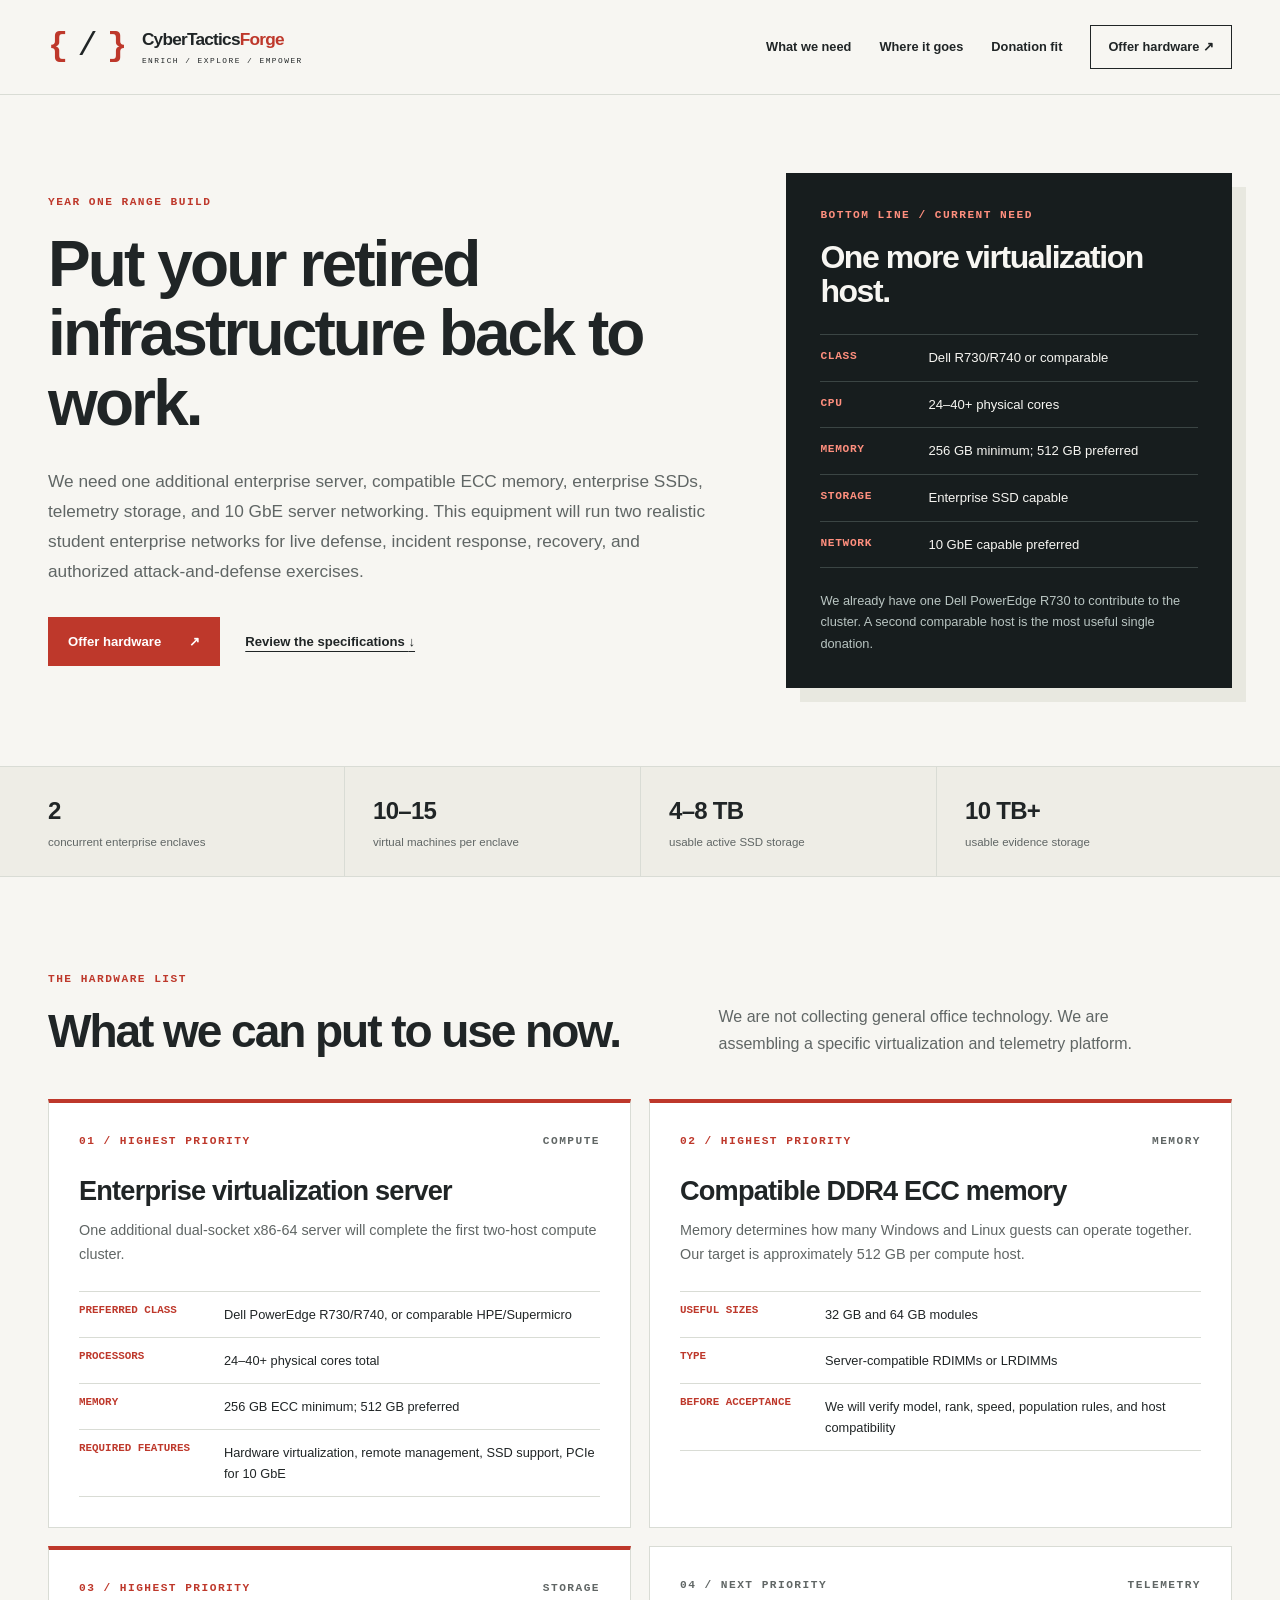
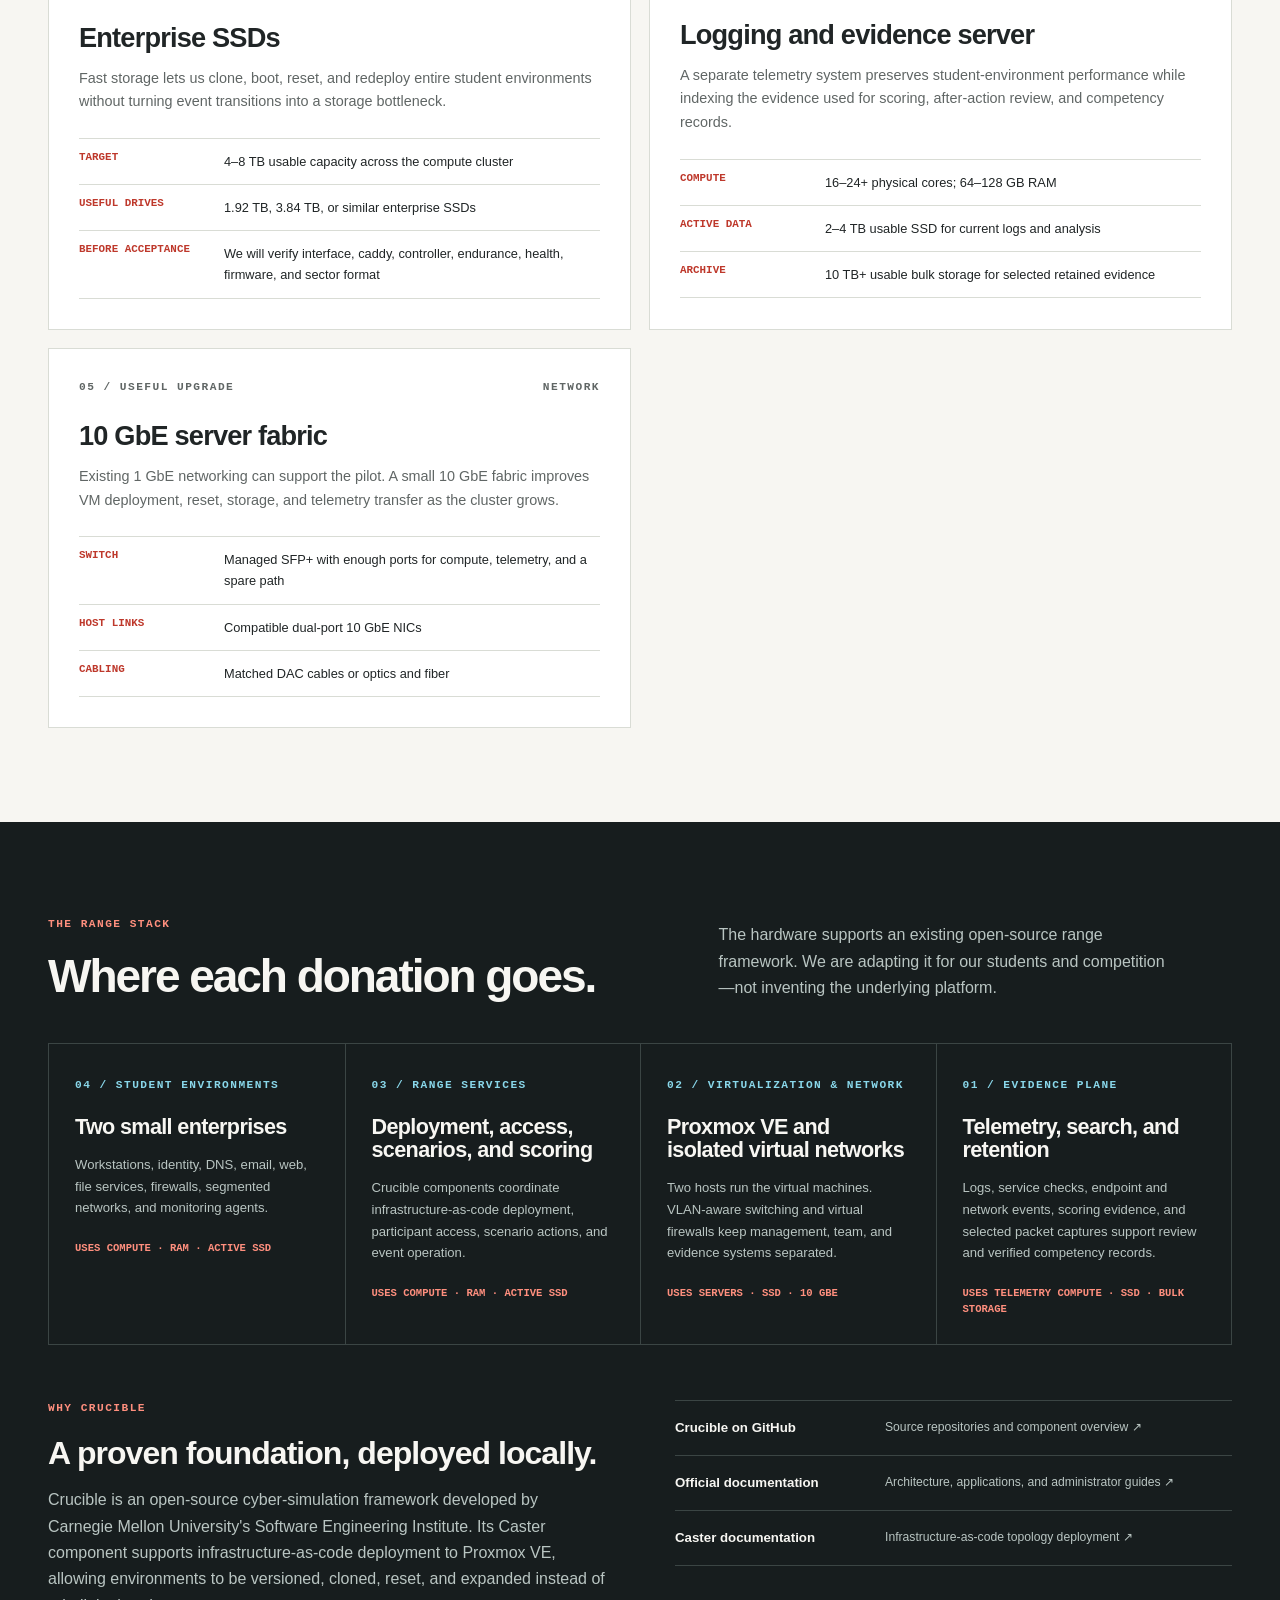
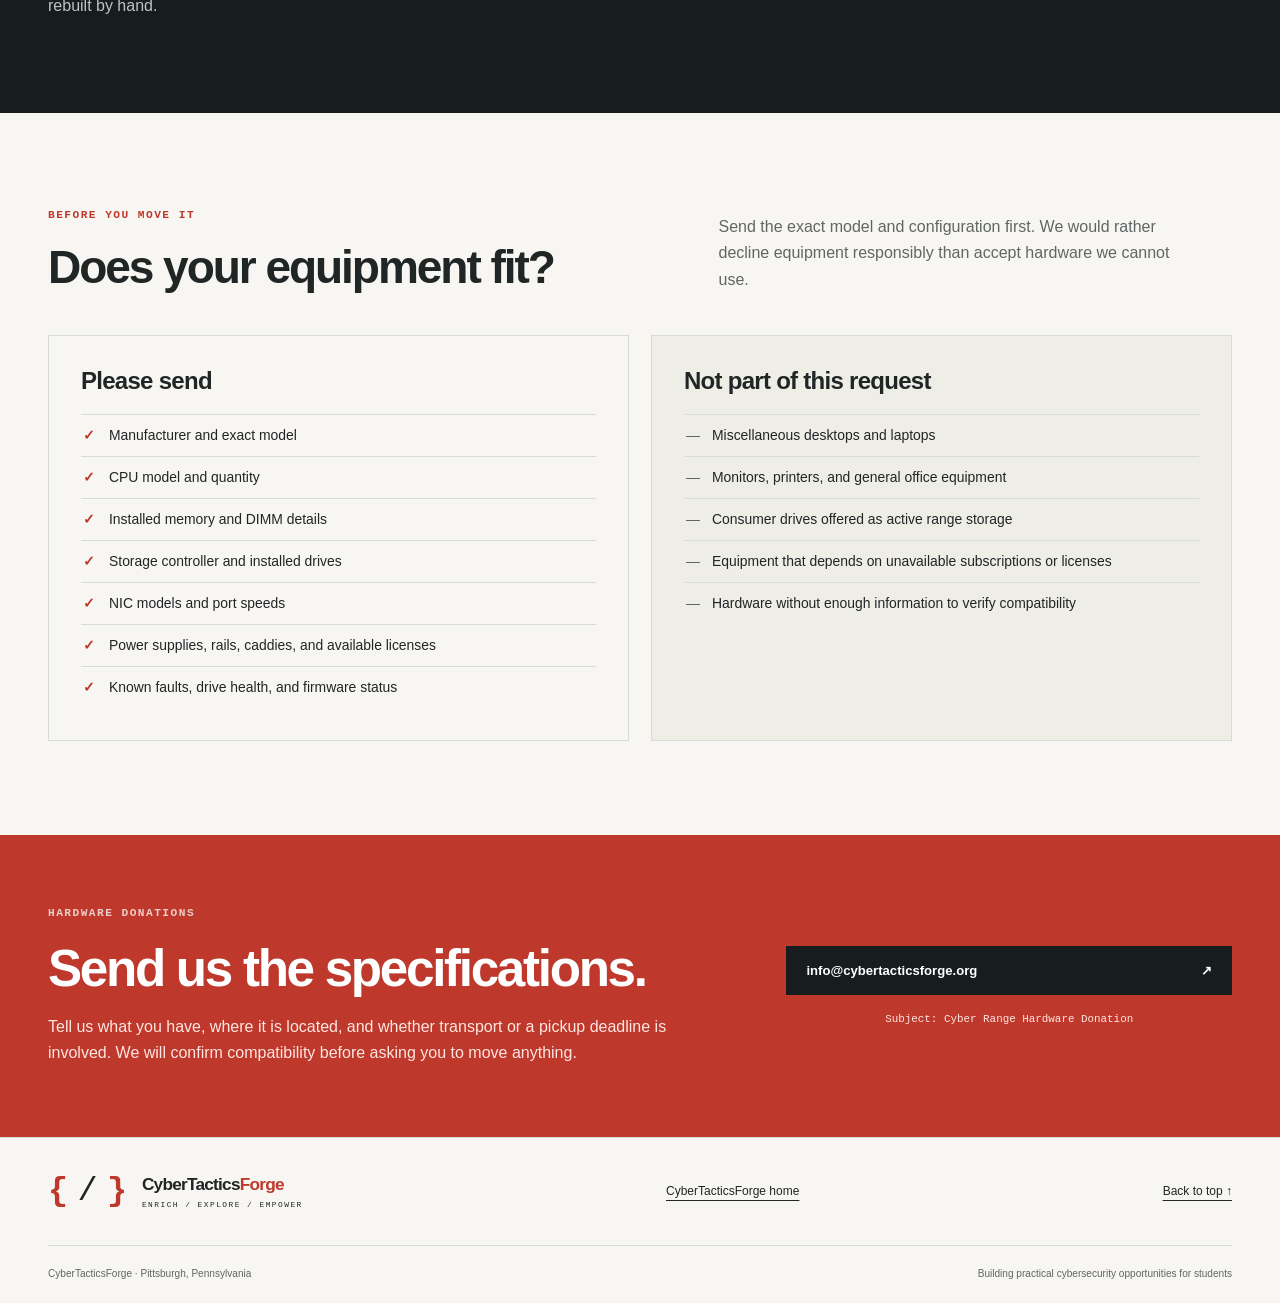
==== hardware/index.html @ 108e41e5 "Add cyber range hardware donation page" ====
<!doctype html>
<html lang="en">
  <head>
    <meta charset="utf-8" />
    <meta content="width=device-width, initial-scale=1" name="viewport" />
    <meta content="#171d1e" name="theme-color" />
    <meta
      content="Donate enterprise servers, ECC memory, SSD storage, and 10 GbE networking to help CyberTacticsForge build a two-enclave student cyber range."
      name="description"
    />
    <title>Donate Cyber Range Hardware | CyberTacticsForge</title>
    <link
      href="/assets/CyberTacticsForge-webicon.png"
      rel="icon"
      type="image/png"
    />
    <link href="/hardware/hardware.css" rel="stylesheet" />
  </head>
  <body>
    <a class="skip-link" href="#main">Skip to content</a>
    <header class="site-header">
      <div class="wrap header-inner">
        <a aria-label="CyberTacticsForge home" class="brand" href="/"
          ><span aria-hidden="true" class="brand-mark">{<b> / </b>}</span
          ><span
            >CyberTactics<span class="brand-forge">Forge</span
            ><small>ENRICH / EXPLORE / EMPOWER</small></span
          ></a
        >
        <nav aria-label="Page navigation">
          <a href="#needed">What we need</a>
          <a href="#stack">Where it goes</a>
          <a href="#fit">Donation fit</a>
          <a class="nav-cta" href="#contact">Offer hardware ↗</a>
        </nav>
      </div>
    </header>

    <main id="main">
      <section class="hero wrap" aria-labelledby="hero-title">
        <div class="hero-copy">
          <p class="eyebrow">YEAR ONE RANGE BUILD</p>
          <h1 id="hero-title">Put your retired infrastructure back to work.</h1>
          <p class="lead">
            We need one additional enterprise server, compatible ECC memory,
            enterprise SSDs, telemetry storage, and 10 GbE server networking.
            This equipment will run two realistic student enterprise networks
            for live defense, incident response, recovery, and authorized
            attack-and-defense exercises.
          </p>
          <div class="actions">
            <a
              class="button primary"
              href="mailto:info@cybertacticsforge.org?subject=Cyber%20Range%20Hardware%20Donation"
              >Offer hardware <span aria-hidden="true">↗</span></a
            >
            <a class="text-link" href="#needed"
              >Review the specifications <span aria-hidden="true">↓</span></a
            >
          </div>
        </div>
        <aside class="ask-card" aria-label="Immediate hardware request">
          <p class="card-label">BOTTOM LINE / CURRENT NEED</p>
          <h2>One more virtualization host.</h2>
          <ul>
            <li><strong>Class</strong><span>Dell R730/R740 or comparable</span></li>
            <li><strong>CPU</strong><span>24–40+ physical cores</span></li>
            <li><strong>Memory</strong><span>256 GB minimum; 512 GB preferred</span></li>
            <li><strong>Storage</strong><span>Enterprise SSD capable</span></li>
            <li><strong>Network</strong><span>10 GbE capable preferred</span></li>
          </ul>
          <p>
            We already have one Dell PowerEdge R730 to contribute to the
            cluster. A second comparable host is the most useful single
            donation.
          </p>
        </aside>
      </section>

      <section class="scope">
        <div class="wrap scope-grid">
          <div><strong>2</strong><span>concurrent enterprise enclaves</span></div>
          <div><strong>10–15</strong><span>virtual machines per enclave</span></div>
          <div><strong>4–8 TB</strong><span>usable active SSD storage</span></div>
          <div><strong>10 TB+</strong><span>usable evidence storage</span></div>
        </div>
      </section>

      <section class="section wrap" id="needed" aria-labelledby="needed-title">
        <div class="section-heading">
          <div>
            <p class="eyebrow">THE HARDWARE LIST</p>
            <h2 id="needed-title">What we can put to use now.</h2>
          </div>
          <p>
            We are not collecting general office technology. We are assembling
            a specific virtualization and telemetry platform.
          </p>
        </div>

        <div class="need-grid">
          <article class="need-card priority-one">
            <div class="need-topline"><span>01 / HIGHEST PRIORITY</span><span>COMPUTE</span></div>
            <h3>Enterprise virtualization server</h3>
            <p>
              One additional dual-socket x86-64 server will complete the first
              two-host compute cluster.
            </p>
            <dl>
              <div><dt>Preferred class</dt><dd>Dell PowerEdge R730/R740, or comparable HPE/Supermicro</dd></div>
              <div><dt>Processors</dt><dd>24–40+ physical cores total</dd></div>
              <div><dt>Memory</dt><dd>256 GB ECC minimum; 512 GB preferred</dd></div>
              <div><dt>Required features</dt><dd>Hardware virtualization, remote management, SSD support, PCIe for 10 GbE</dd></div>
            </dl>
          </article>

          <article class="need-card priority-one">
            <div class="need-topline"><span>02 / HIGHEST PRIORITY</span><span>MEMORY</span></div>
            <h3>Compatible DDR4 ECC memory</h3>
            <p>
              Memory determines how many Windows and Linux guests can operate
              together. Our target is approximately 512 GB per compute host.
            </p>
            <dl>
              <div><dt>Useful sizes</dt><dd>32 GB and 64 GB modules</dd></div>
              <div><dt>Type</dt><dd>Server-compatible RDIMMs or LRDIMMs</dd></div>
              <div><dt>Before acceptance</dt><dd>We will verify model, rank, speed, population rules, and host compatibility</dd></div>
            </dl>
          </article>

          <article class="need-card priority-one">
            <div class="need-topline"><span>03 / HIGHEST PRIORITY</span><span>STORAGE</span></div>
            <h3>Enterprise SSDs</h3>
            <p>
              Fast storage lets us clone, boot, reset, and redeploy entire
              student environments without turning event transitions into a
              storage bottleneck.
            </p>
            <dl>
              <div><dt>Target</dt><dd>4–8 TB usable capacity across the compute cluster</dd></div>
              <div><dt>Useful drives</dt><dd>1.92 TB, 3.84 TB, or similar enterprise SSDs</dd></div>
              <div><dt>Before acceptance</dt><dd>We will verify interface, caddy, controller, endurance, health, firmware, and sector format</dd></div>
            </dl>
          </article>

          <article class="need-card">
            <div class="need-topline"><span>04 / NEXT PRIORITY</span><span>TELEMETRY</span></div>
            <h3>Logging and evidence server</h3>
            <p>
              A separate telemetry system preserves student-environment
              performance while indexing the evidence used for scoring,
              after-action review, and competency records.
            </p>
            <dl>
              <div><dt>Compute</dt><dd>16–24+ physical cores; 64–128 GB RAM</dd></div>
              <div><dt>Active data</dt><dd>2–4 TB usable SSD for current logs and analysis</dd></div>
              <div><dt>Archive</dt><dd>10 TB+ usable bulk storage for selected retained evidence</dd></div>
            </dl>
          </article>

          <article class="need-card">
            <div class="need-topline"><span>05 / USEFUL UPGRADE</span><span>NETWORK</span></div>
            <h3>10 GbE server fabric</h3>
            <p>
              Existing 1 GbE networking can support the pilot. A small 10 GbE
              fabric improves VM deployment, reset, storage, and telemetry
              transfer as the cluster grows.
            </p>
            <dl>
              <div><dt>Switch</dt><dd>Managed SFP+ with enough ports for compute, telemetry, and a spare path</dd></div>
              <div><dt>Host links</dt><dd>Compatible dual-port 10 GbE NICs</dd></div>
              <div><dt>Cabling</dt><dd>Matched DAC cables or optics and fiber</dd></div>
            </dl>
          </article>
        </div>
      </section>

      <section class="stack-section" id="stack" aria-labelledby="stack-title">
        <div class="wrap">
          <div class="section-heading">
            <div>
              <p class="eyebrow">THE RANGE STACK</p>
              <h2 id="stack-title">Where each donation goes.</h2>
            </div>
            <p>
              The hardware supports an existing open-source range framework.
              We are adapting it for our students and competition—not inventing
              the underlying platform.
            </p>
          </div>

          <div class="stack" aria-label="Cyber range technology stack">
            <article>
              <span>04 / STUDENT ENVIRONMENTS</span>
              <h3>Two small enterprises</h3>
              <p>Workstations, identity, DNS, email, web, file services, firewalls, segmented networks, and monitoring agents.</p>
              <b>Uses compute · RAM · active SSD</b>
            </article>
            <article>
              <span>03 / RANGE SERVICES</span>
              <h3>Deployment, access, scenarios, and scoring</h3>
              <p>Crucible components coordinate infrastructure-as-code deployment, participant access, scenario actions, and event operation.</p>
              <b>Uses compute · RAM · active SSD</b>
            </article>
            <article>
              <span>02 / VIRTUALIZATION &amp; NETWORK</span>
              <h3>Proxmox VE and isolated virtual networks</h3>
              <p>Two hosts run the virtual machines. VLAN-aware switching and virtual firewalls keep management, team, and evidence systems separated.</p>
              <b>Uses servers · SSD · 10 GbE</b>
            </article>
            <article>
              <span>01 / EVIDENCE PLANE</span>
              <h3>Telemetry, search, and retention</h3>
              <p>Logs, service checks, endpoint and network events, scoring evidence, and selected packet captures support review and verified competency records.</p>
              <b>Uses telemetry compute · SSD · bulk storage</b>
            </article>
          </div>

          <div class="framework-note">
            <div>
              <p class="eyebrow">WHY CRUCIBLE</p>
              <h3>A proven foundation, deployed locally.</h3>
              <p>
                Crucible is an open-source cyber-simulation framework developed
                by Carnegie Mellon University's Software Engineering Institute.
                Its Caster component supports infrastructure-as-code deployment
                to Proxmox VE, allowing environments to be versioned, cloned,
                reset, and expanded instead of rebuilt by hand.
              </p>
            </div>
            <div class="framework-links">
              <a href="https://github.com/cmu-sei/crucible"
                ><strong>Crucible on GitHub</strong><span>Source repositories and component overview ↗</span></a
              >
              <a href="https://cmu-sei.github.io/crucible/"
                ><strong>Official documentation</strong><span>Architecture, applications, and administrator guides ↗</span></a
              >
              <a href="https://cmu-sei.github.io/crucible/caster/"
                ><strong>Caster documentation</strong><span>Infrastructure-as-code topology deployment ↗</span></a
              >
            </div>
          </div>
        </div>
      </section>

      <section class="section wrap" id="fit" aria-labelledby="fit-title">
        <div class="section-heading">
          <div>
            <p class="eyebrow">BEFORE YOU MOVE IT</p>
            <h2 id="fit-title">Does your equipment fit?</h2>
          </div>
          <p>
            Send the exact model and configuration first. We would rather
            decline equipment responsibly than accept hardware we cannot use.
          </p>
        </div>

        <div class="fit-grid">
          <div>
            <h3>Please send</h3>
            <ul class="check-list">
              <li>Manufacturer and exact model</li>
              <li>CPU model and quantity</li>
              <li>Installed memory and DIMM details</li>
              <li>Storage controller and installed drives</li>
              <li>NIC models and port speeds</li>
              <li>Power supplies, rails, caddies, and available licenses</li>
              <li>Known faults, drive health, and firmware status</li>
            </ul>
          </div>
          <div class="not-seeking">
            <h3>Not part of this request</h3>
            <ul>
              <li>Miscellaneous desktops and laptops</li>
              <li>Monitors, printers, and general office equipment</li>
              <li>Consumer drives offered as active range storage</li>
              <li>Equipment that depends on unavailable subscriptions or licenses</li>
              <li>Hardware without enough information to verify compatibility</li>
            </ul>
          </div>
        </div>
      </section>

      <section class="contact" id="contact" aria-labelledby="contact-title">
        <div class="wrap contact-grid">
          <div>
            <p class="eyebrow">HARDWARE DONATIONS</p>
            <h2 id="contact-title">Send us the specifications.</h2>
            <p>
              Tell us what you have, where it is located, and whether transport
              or a pickup deadline is involved. We will confirm compatibility
              before asking you to move anything.
            </p>
          </div>
          <div class="contact-action">
            <a
              class="button primary"
              href="mailto:info@cybertacticsforge.org?subject=Cyber%20Range%20Hardware%20Donation"
              >info@cybertacticsforge.org <span aria-hidden="true">↗</span></a
            >
            <p>Subject: Cyber Range Hardware Donation</p>
          </div>
        </div>
      </section>
    </main>

    <footer>
      <div class="wrap footer-main">
        <a class="brand" href="/"
          ><span aria-hidden="true" class="brand-mark">{<b> / </b>}</span
          ><span
            >CyberTactics<span class="brand-forge">Forge</span
            ><small>ENRICH / EXPLORE / EMPOWER</small></span
          ></a
        >
        <a href="/">CyberTacticsForge home</a>
        <a href="#main">Back to top ↑</a>
      </div>
      <div class="wrap footer-bottom">
        <span>CyberTacticsForge · Pittsburgh, Pennsylvania</span>
        <span>Building practical cybersecurity opportunities for students</span>
      </div>
    </footer>
  </body>
</html>
---- hardware/hardware.css ----
:root {
  --paper: #f7f6f2;
  --ink: #202526;
  --muted: #606665;
  --red: #be382b;
  --red-dark: #982a20;
  --line: #d9dcd5;
  --dark: #171d1e;
  --panel: #20292a;
  --warm: #eeede6;
  --white: #fff;
  --blue: #89d7ea;
  --accent: #ff8f7e;
}

* { box-sizing: border-box; }
html { scroll-behavior: smooth; scroll-padding-top: 110px; }
body { margin: 0; background: var(--paper); color: var(--ink); font-family: Arial, Helvetica, sans-serif; font-size: 16px; line-height: 1.65; }
a { color: inherit; text-underline-offset: 5px; }
a:hover { color: var(--red); }
:focus-visible { outline: 3px solid var(--red); outline-offset: 5px; }
h1, h2, h3, p { margin: 0; }
h1, h2, h3 { line-height: 1.08; letter-spacing: -.045em; }
h2 { font-size: clamp(2rem, 3.6vw, 3.25rem); font-weight: 600; }
h3 { font-size: 1.5rem; font-weight: 600; letter-spacing: -.03em; }
p + p { margin-top: 1rem; }
.wrap { width: min(1200px, calc(100% - 96px)); margin-inline: auto; }
.section { padding-block: 94px; }
.eyebrow, .card-label, .need-topline, .stack article > span { font-family: monospace; font-size: .7rem; line-height: 1.6; letter-spacing: .13em; font-weight: 700; }
.eyebrow { margin-bottom: 18px; color: var(--red); }
.skip-link { position: fixed; top: 10px; left: 10px; transform: translateY(-160%); background: white; color: var(--ink); padding: 12px; z-index: 100; }
.skip-link:focus { transform: none; }

.site-header { position: sticky; top: 0; z-index: 20; background: var(--paper); border-bottom: 1px solid var(--line); }
.header-inner { display: flex; align-items: center; justify-content: space-between; min-height: 94px; gap: 25px; }
.brand { display: flex; align-items: center; gap: 12px; font-size: 1.08rem; font-weight: 750; letter-spacing: -.045em; text-decoration: none; white-space: nowrap; line-height: 1.3; }
.brand-forge { color: var(--red); }
.brand-mark { font-family: monospace; font-size: 2.1rem; letter-spacing: -.16em; color: var(--red); margin-right: 8px; }
.brand-mark b { color: var(--ink); font-weight: 400; }
.brand small { display: block; margin-top: 5px; font-family: monospace; font-size: .49rem; letter-spacing: .19em; font-weight: 500; }
nav { display: flex; align-items: center; gap: 28px; }
nav a { font-size: .8rem; text-decoration: none; font-weight: 600; }
nav .nav-cta { border: 1px solid var(--ink); padding: 10px 17px; }
nav .nav-cta:hover { background: var(--ink); color: white; }

.hero { display: grid; grid-template-columns: 1.2fr .8fr; gap: 70px; padding-block: 78px; align-items: center; }
.hero h1 { font-size: clamp(3rem, 5vw, 4.8rem); font-weight: 600; max-width: 760px; }
.hero .lead { margin-top: 28px; color: var(--muted); max-width: 730px; font-size: 1.08rem; line-height: 1.75; }
.actions { display: flex; align-items: center; flex-wrap: wrap; gap: 25px; margin-top: 30px; }
.button { display: inline-flex; justify-content: space-between; align-items: center; gap: 28px; padding: 14px 20px; font-size: .82rem; font-weight: 700; text-decoration: none; }
.primary { background: var(--red); color: white; }
.primary:hover { background: var(--red-dark); color: white; }
.text-link { font-size: .82rem; font-weight: 700; }
.ask-card { background: var(--dark); color: #f7f6f2; padding: 34px; box-shadow: 14px 14px 0 #e8e8e0; }
.ask-card .card-label { color: var(--accent); }
.ask-card h2 { font-size: 2rem; margin: 15px 0 25px; }
.ask-card ul { list-style: none; padding: 0; margin: 0; border-top: 1px solid #3b4544; }
.ask-card li { display: grid; grid-template-columns: 90px 1fr; gap: 18px; padding: 12px 0; border-bottom: 1px solid #3b4544; font-size: .82rem; }
.ask-card li strong { color: var(--accent); font-family: monospace; font-size: .7rem; letter-spacing: .06em; text-transform: uppercase; }
.ask-card p:last-child { margin-top: 22px; color: #b9c5c2; font-size: .8rem; }

.scope { border-block: 1px solid var(--line); background: var(--warm); }
.scope-grid { display: grid; grid-template-columns: repeat(4, 1fr); }
.scope-grid div { padding: 24px 26px 24px 0; }
.scope-grid div + div { border-left: 1px solid var(--line); padding-left: 28px; }
.scope-grid strong, .scope-grid span { display: block; }
.scope-grid strong { font-size: 1.5rem; letter-spacing: -.03em; }
.scope-grid span { color: var(--muted); font-size: .72rem; margin-top: 3px; }

.section-heading { display: grid; grid-template-columns: 1.15fr 1fr; gap: 80px; align-items: end; margin-bottom: 42px; }
.section-heading > p { color: var(--muted); max-width: 460px; }
.need-grid { display: grid; grid-template-columns: repeat(2, 1fr); gap: 18px; }
.need-card { padding: 30px; border: 1px solid var(--line); background: var(--white); }
.need-card.priority-one { border-top: 4px solid var(--red); }
.need-topline { display: flex; justify-content: space-between; gap: 18px; color: var(--muted); margin-bottom: 25px; }
.priority-one .need-topline span:first-child { color: var(--red); }
.need-card h3 { font-size: 1.7rem; }
.need-card > p { margin: 14px 0 24px; color: var(--muted); font-size: .9rem; }
.need-card dl { margin: 0; border-top: 1px solid var(--line); }
.need-card dl div { display: grid; grid-template-columns: 125px 1fr; gap: 20px; padding: 12px 0; border-bottom: 1px solid var(--line); }
.need-card dt { font: 700 .68rem monospace; color: var(--red); text-transform: uppercase; }
.need-card dd { margin: 0; font-size: .8rem; }

.stack-section { padding-block: 94px; background: var(--dark); color: #f7f6f2; }
.stack-section .section-heading > p { color: #b9c5c2; }
.stack-section .eyebrow { color: var(--accent); }
.stack { display: grid; grid-template-columns: repeat(4, 1fr); border: 1px solid #3b4544; }
.stack article { min-width: 0; padding: 26px; }
.stack article + article { border-left: 1px solid #3b4544; }
.stack article > span { color: var(--blue); }
.stack h3 { margin-top: 18px; font-size: 1.35rem; }
.stack p { margin-top: 16px; color: #b9c5c2; font-size: .82rem; }
.stack b { display: block; margin-top: 22px; color: var(--accent); font: 700 .66rem monospace; text-transform: uppercase; line-height: 1.5; }
.framework-note { display: grid; grid-template-columns: 1fr 1fr; gap: 70px; margin-top: 55px; align-items: start; }
.framework-note h3 { font-size: 2rem; }
.framework-note > div:first-child > p:last-child { color: #b9c5c2; margin-top: 17px; max-width: 580px; }
.framework-links { border-top: 1px solid #3b4544; }
.framework-links a { display: grid; grid-template-columns: 190px 1fr; gap: 20px; padding: 16px 0; border-bottom: 1px solid #3b4544; text-decoration: none; }
.framework-links a:hover strong { color: var(--accent); }
.framework-links strong { font-size: .83rem; }
.framework-links span { color: #b9c5c2; font-size: .76rem; }

.fit-grid { display: grid; grid-template-columns: 1fr 1fr; gap: 22px; }
.fit-grid > div { padding: 32px; border: 1px solid var(--line); }
.fit-grid h3 { margin-bottom: 20px; }
.fit-grid ul { padding: 0; margin: 0; list-style: none; }
.fit-grid li { position: relative; padding: 9px 0 9px 28px; border-top: 1px solid var(--line); font-size: .87rem; }
.check-list li::before { content: '✓'; position: absolute; left: 2px; color: var(--red); font-weight: 800; }
.not-seeking { background: var(--warm); }
.not-seeking li::before { content: '—'; position: absolute; left: 2px; color: var(--muted); }

.contact { background: var(--red); color: white; padding-block: 70px; }
.contact .eyebrow { color: white; opacity: .75; }
.contact-grid { display: grid; grid-template-columns: 1.2fr .8fr; gap: 70px; align-items: center; }
.contact h2 { font-size: clamp(2.1rem, 4vw, 3.5rem); }
.contact p:not(.eyebrow) { margin-top: 18px; max-width: 650px; color: #ffe6e1; }
.contact-action { text-align: center; }
.contact-action .button { background: var(--dark); width: 100%; }
.contact-action p { font: .68rem monospace; }

footer { border-top: 1px solid var(--line); }
.footer-main { display: flex; align-items: center; justify-content: space-between; gap: 20px; padding-block: 32px; }
.footer-main > a:not(.brand) { font-size: .75rem; }
.footer-bottom { display: flex; justify-content: space-between; gap: 20px; border-top: 1px solid var(--line); padding-block: 20px; color: var(--muted); font-size: .63rem; }
::selection { background: #f5c2b9; color: var(--ink); }

@media (max-width: 980px) {
  .wrap { width: calc(100% - 56px); }
  nav { gap: 16px; }
  .hero { gap: 40px; }
  .stack { grid-template-columns: repeat(2, 1fr); }
  .stack article:nth-child(3) { border-left: 0; border-top: 1px solid #3b4544; }
  .stack article:nth-child(4) { border-top: 1px solid #3b4544; }
}

@media (max-width: 760px) {
  html { scroll-padding-top: 20px; }
  .wrap { width: calc(100% - 40px); }
  .site-header { position: static; }
  .header-inner { min-height: 0; padding-block: 18px; }
  nav { display: none; }
  .hero { grid-template-columns: 1fr; gap: 45px; padding-block: 50px; }
  .hero h1 { font-size: clamp(2.8rem, 10vw, 4.2rem); }
  .ask-card { max-width: 580px; box-shadow: 8px 8px 0 #e8e8e0; }
  .scope-grid { grid-template-columns: repeat(2, 1fr); }
  .scope-grid div:nth-child(3) { border-left: 0; border-top: 1px solid var(--line); }
  .scope-grid div:nth-child(4) { border-top: 1px solid var(--line); }
  .section { padding-block: 64px; }
  .section-heading, .framework-note, .contact-grid { grid-template-columns: 1fr; gap: 28px; }
  .need-grid, .fit-grid { grid-template-columns: 1fr; }
  .stack-section { padding-block: 64px; }
  .framework-links a { grid-template-columns: 1fr; gap: 4px; }
  .contact-action { text-align: left; }
  .contact-action .button { width: auto; }
  .footer-main { flex-wrap: wrap; }
  .footer-bottom { flex-direction: column; gap: 6px; }
}

@media (max-width: 480px) {
  .wrap { width: calc(100% - 36px); }
  .brand { font-size: 1rem; }
  .brand-mark { font-size: 1.8rem; }
  .hero h1 { font-size: 2.75rem; }
  .actions { align-items: flex-start; flex-direction: column; gap: 20px; }
  .ask-card { padding: 25px; }
  .ask-card li { grid-template-columns: 75px 1fr; gap: 12px; }
  .scope-grid { grid-template-columns: 1fr; }
  .scope-grid div + div, .scope-grid div:nth-child(3) { border-left: 0; border-top: 1px solid var(--line); padding-left: 0; }
  .need-card { padding: 24px; }
  .need-card dl div { grid-template-columns: 1fr; gap: 5px; }
  .need-topline { flex-direction: column; gap: 4px; }
  .stack { grid-template-columns: 1fr; }
  .stack article + article, .stack article:nth-child(3) { border-left: 0; border-top: 1px solid #3b4544; }
  .fit-grid > div { padding: 24px; }
  .contact-action .button { width: 100%; overflow-wrap: anywhere; }
  .footer-main { align-items: flex-start; flex-direction: column; gap: 22px; }
}

@media (prefers-reduced-motion: reduce) { html { scroll-behavior: auto; } }
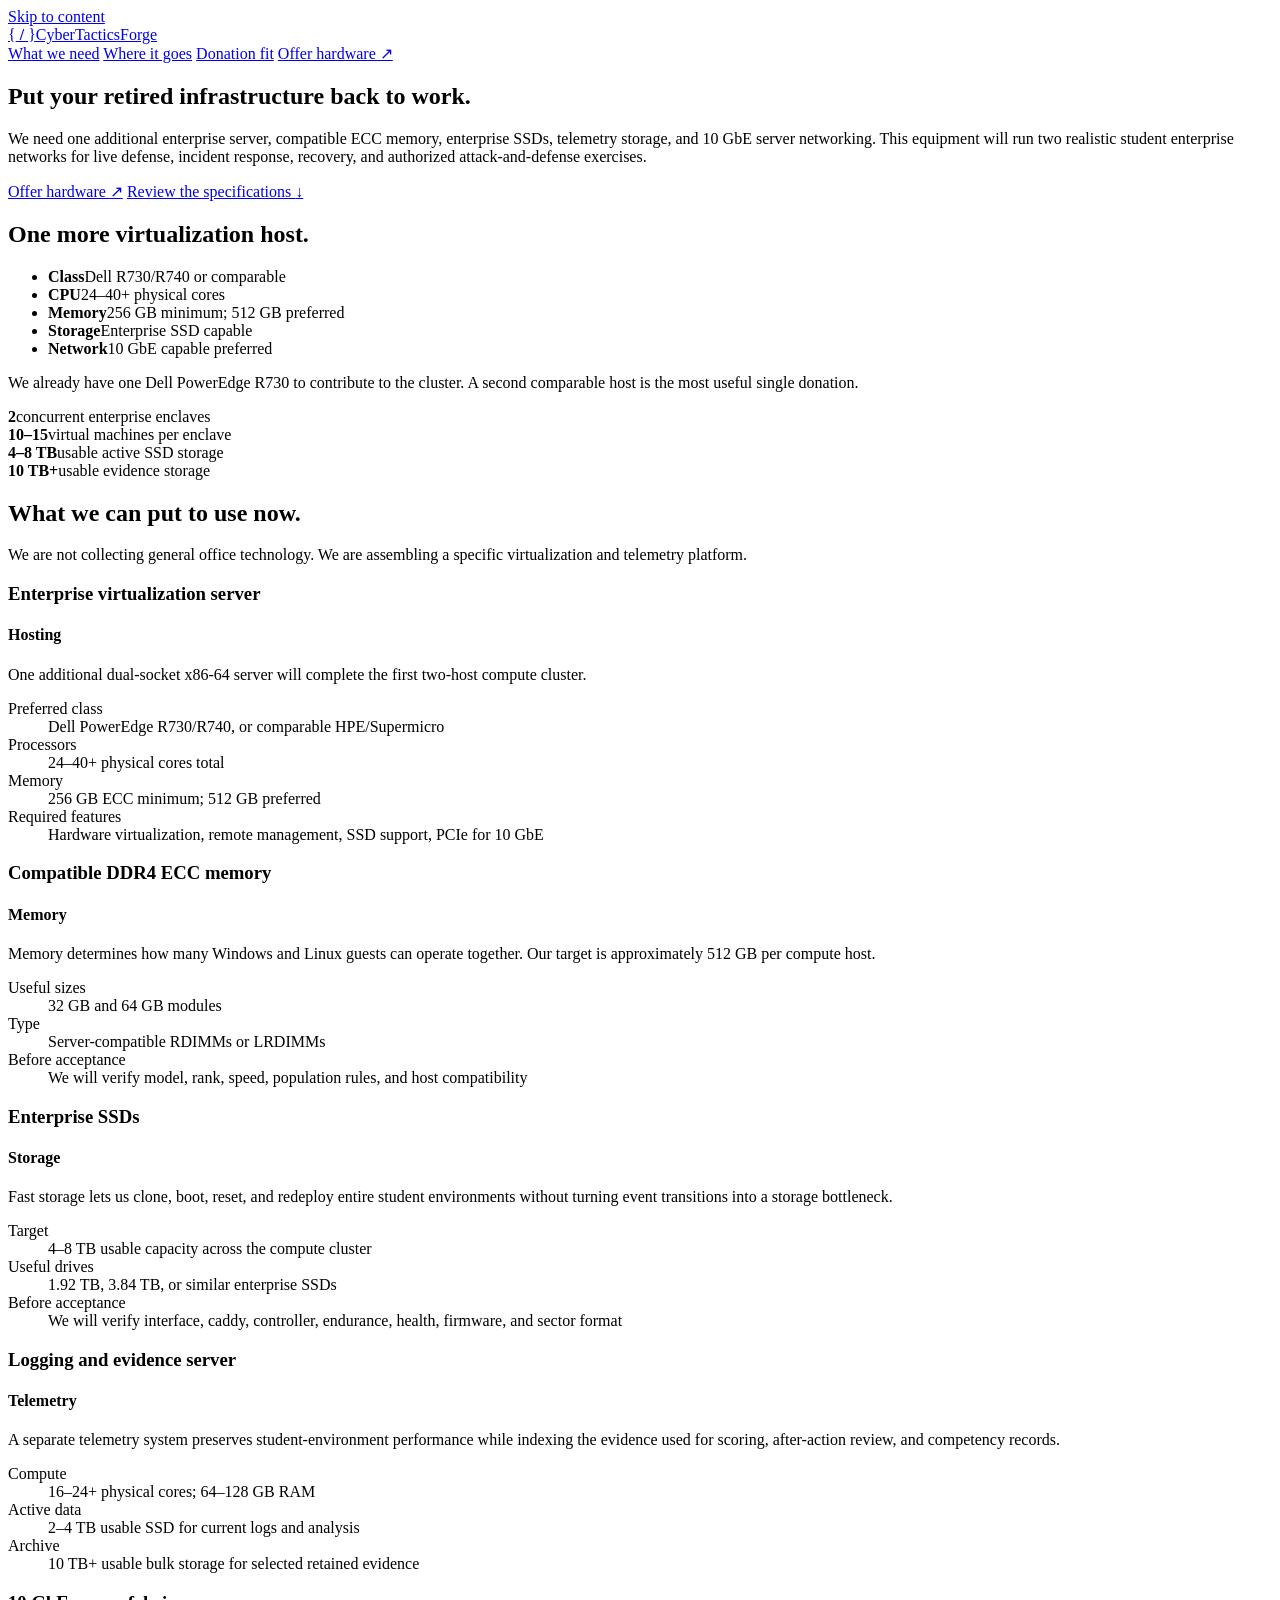
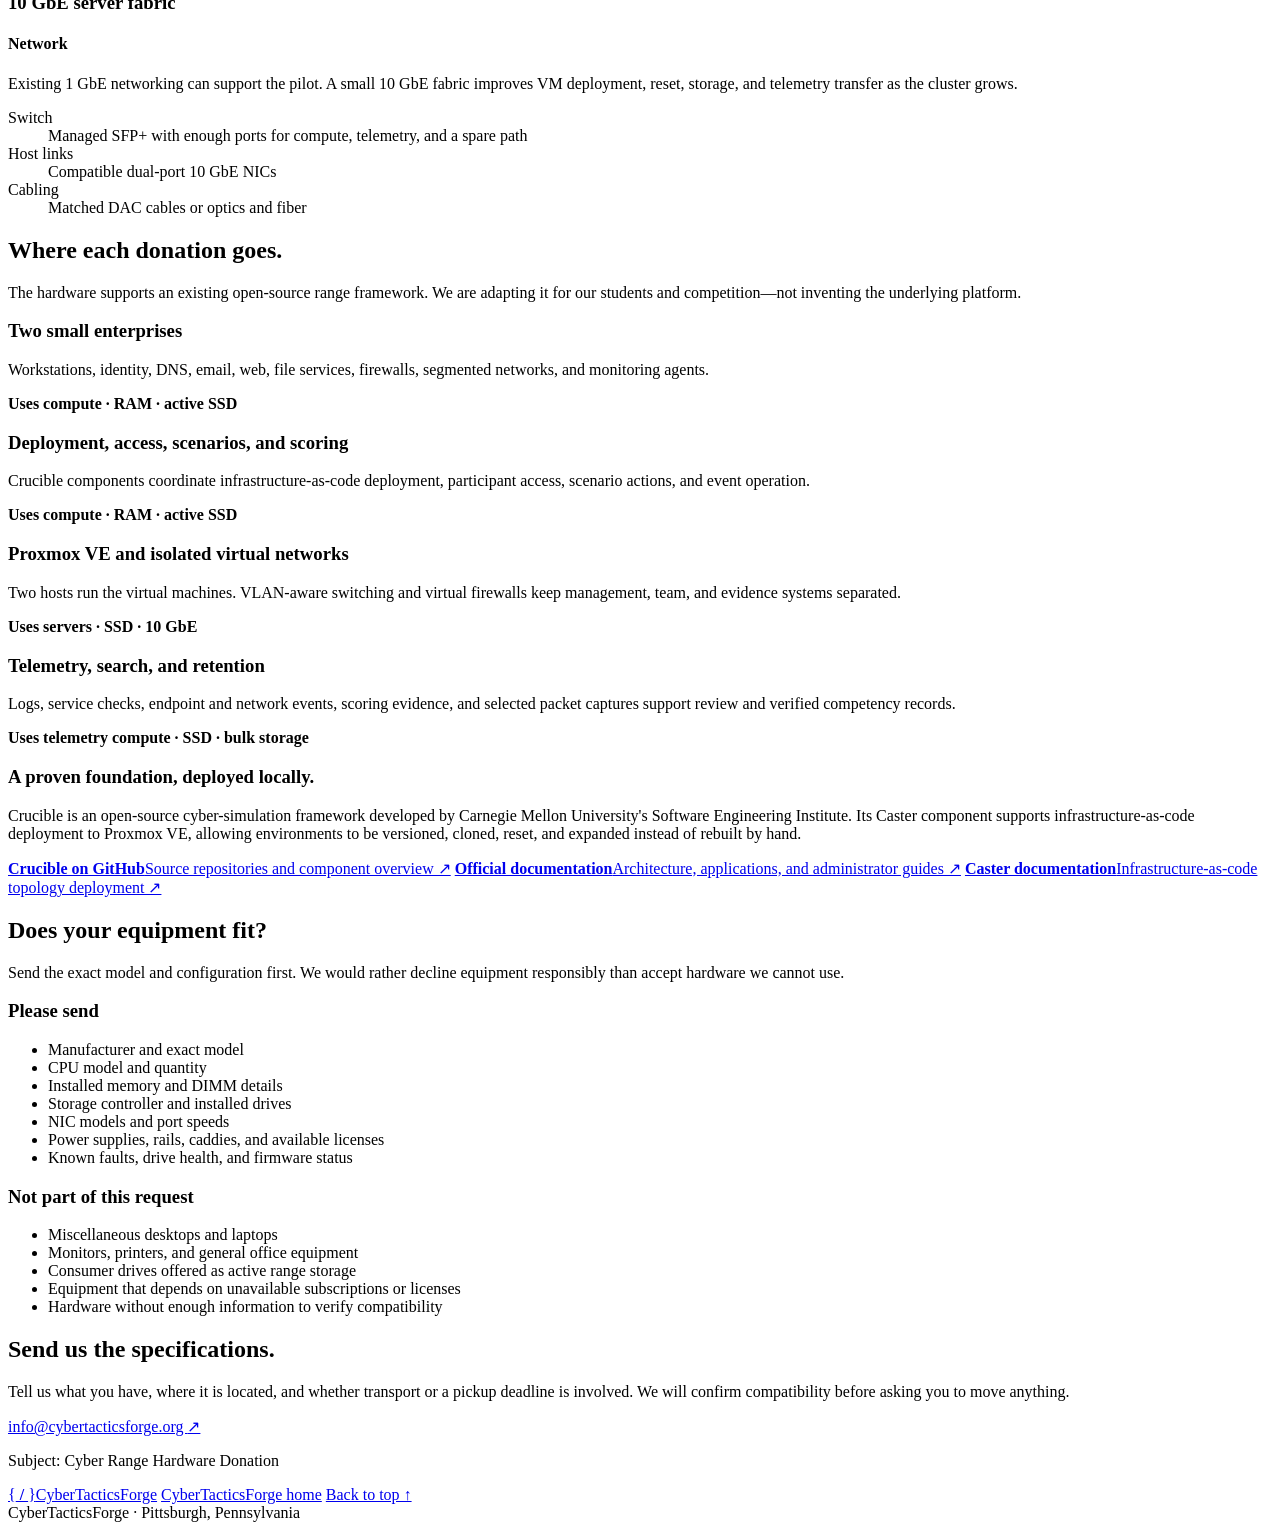
==== commit 7ab56004: "Fix hardware page" ====
--- a/hardware/index.html
+++ b/hardware/index.html
@@ -14,7 +14,7 @@
       rel="icon"
       type="image/png"
     />
-    <link href="/hardware/hardware.css" rel="stylesheet" />
+    <link href="hardware/hardware.css" rel="stylesheet" />
   </head>
   <body>
     <a class="skip-link" href="#main">Skip to content</a>
@@ -24,7 +24,7 @@
           ><span aria-hidden="true" class="brand-mark">{<b> / </b>}</span
           ><span
             >CyberTactics<span class="brand-forge">Forge</span
-            ><small>ENRICH / EXPLORE / EMPOWER</small></span
+            ></span
           ></a
         >
         <nav aria-label="Page navigation">
@@ -39,7 +39,6 @@
     <main id="main">
       <section class="hero wrap" aria-labelledby="hero-title">
         <div class="hero-copy">
-          <p class="eyebrow">YEAR ONE RANGE BUILD</p>
           <h1 id="hero-title">Put your retired infrastructure back to work.</h1>
           <p class="lead">
             We need one additional enterprise server, compatible ECC memory,
@@ -60,7 +59,6 @@
           </div>
         </div>
         <aside class="ask-card" aria-label="Immediate hardware request">
-          <p class="card-label">BOTTOM LINE / CURRENT NEED</p>
           <h2>One more virtualization host.</h2>
           <ul>
             <li><strong>Class</strong><span>Dell R730/R740 or comparable</span></li>
@@ -89,7 +87,6 @@
       <section class="section wrap" id="needed" aria-labelledby="needed-title">
         <div class="section-heading">
           <div>
-            <p class="eyebrow">THE HARDWARE LIST</p>
             <h2 id="needed-title">What we can put to use now.</h2>
           </div>
           <p>
@@ -100,8 +97,8 @@
 
         <div class="need-grid">
           <article class="need-card priority-one">
-            <div class="need-topline"><span>01 / HIGHEST PRIORITY</span><span>COMPUTE</span></div>
             <h3>Enterprise virtualization server</h3>
+			<h4>Hosting</h4>
             <p>
               One additional dual-socket x86-64 server will complete the first
               two-host compute cluster.
@@ -115,8 +112,8 @@
           </article>
 
           <article class="need-card priority-one">
-            <div class="need-topline"><span>02 / HIGHEST PRIORITY</span><span>MEMORY</span></div>
             <h3>Compatible DDR4 ECC memory</h3>
+			<h4>Memory</h4>
             <p>
               Memory determines how many Windows and Linux guests can operate
               together. Our target is approximately 512 GB per compute host.
@@ -129,8 +126,8 @@
           </article>
 
           <article class="need-card priority-one">
-            <div class="need-topline"><span>03 / HIGHEST PRIORITY</span><span>STORAGE</span></div>
             <h3>Enterprise SSDs</h3>
+			<h4>Storage</h4>
             <p>
               Fast storage lets us clone, boot, reset, and redeploy entire
               student environments without turning event transitions into a
@@ -144,8 +141,8 @@
           </article>
 
           <article class="need-card">
-            <div class="need-topline"><span>04 / NEXT PRIORITY</span><span>TELEMETRY</span></div>
             <h3>Logging and evidence server</h3>
+			<h4>Telemetry</h4>
             <p>
               A separate telemetry system preserves student-environment
               performance while indexing the evidence used for scoring,
@@ -159,8 +156,8 @@
           </article>
 
           <article class="need-card">
-            <div class="need-topline"><span>05 / USEFUL UPGRADE</span><span>NETWORK</span></div>
             <h3>10 GbE server fabric</h3>
+			<h4>Network</h4>
             <p>
               Existing 1 GbE networking can support the pilot. A small 10 GbE
               fabric improves VM deployment, reset, storage, and telemetry
@@ -179,7 +176,6 @@
         <div class="wrap">
           <div class="section-heading">
             <div>
-              <p class="eyebrow">THE RANGE STACK</p>
               <h2 id="stack-title">Where each donation goes.</h2>
             </div>
             <p>
@@ -191,25 +187,21 @@
 
           <div class="stack" aria-label="Cyber range technology stack">
             <article>
-              <span>04 / STUDENT ENVIRONMENTS</span>
               <h3>Two small enterprises</h3>
               <p>Workstations, identity, DNS, email, web, file services, firewalls, segmented networks, and monitoring agents.</p>
               <b>Uses compute · RAM · active SSD</b>
             </article>
             <article>
-              <span>03 / RANGE SERVICES</span>
               <h3>Deployment, access, scenarios, and scoring</h3>
               <p>Crucible components coordinate infrastructure-as-code deployment, participant access, scenario actions, and event operation.</p>
               <b>Uses compute · RAM · active SSD</b>
             </article>
             <article>
-              <span>02 / VIRTUALIZATION &amp; NETWORK</span>
               <h3>Proxmox VE and isolated virtual networks</h3>
               <p>Two hosts run the virtual machines. VLAN-aware switching and virtual firewalls keep management, team, and evidence systems separated.</p>
               <b>Uses servers · SSD · 10 GbE</b>
             </article>
             <article>
-              <span>01 / EVIDENCE PLANE</span>
               <h3>Telemetry, search, and retention</h3>
               <p>Logs, service checks, endpoint and network events, scoring evidence, and selected packet captures support review and verified competency records.</p>
               <b>Uses telemetry compute · SSD · bulk storage</b>
@@ -218,7 +210,6 @@
 
           <div class="framework-note">
             <div>
-              <p class="eyebrow">WHY CRUCIBLE</p>
               <h3>A proven foundation, deployed locally.</h3>
               <p>
                 Crucible is an open-source cyber-simulation framework developed
@@ -246,7 +237,6 @@
       <section class="section wrap" id="fit" aria-labelledby="fit-title">
         <div class="section-heading">
           <div>
-            <p class="eyebrow">BEFORE YOU MOVE IT</p>
             <h2 id="fit-title">Does your equipment fit?</h2>
           </div>
           <p>
@@ -284,7 +274,6 @@
       <section class="contact" id="contact" aria-labelledby="contact-title">
         <div class="wrap contact-grid">
           <div>
-            <p class="eyebrow">HARDWARE DONATIONS</p>
             <h2 id="contact-title">Send us the specifications.</h2>
             <p>
               Tell us what you have, where it is located, and whether transport
@@ -310,7 +299,7 @@
           ><span aria-hidden="true" class="brand-mark">{<b> / </b>}</span
           ><span
             >CyberTactics<span class="brand-forge">Forge</span
-            ><small>ENRICH / EXPLORE / EMPOWER</small></span
+            ></span
           ></a
         >
         <a href="/">CyberTacticsForge home</a>
@@ -318,7 +307,6 @@
       </div>
       <div class="wrap footer-bottom">
         <span>CyberTacticsForge · Pittsburgh, Pennsylvania</span>
-        <span>Building practical cybersecurity opportunities for students</span>
       </div>
     </footer>
   </body>
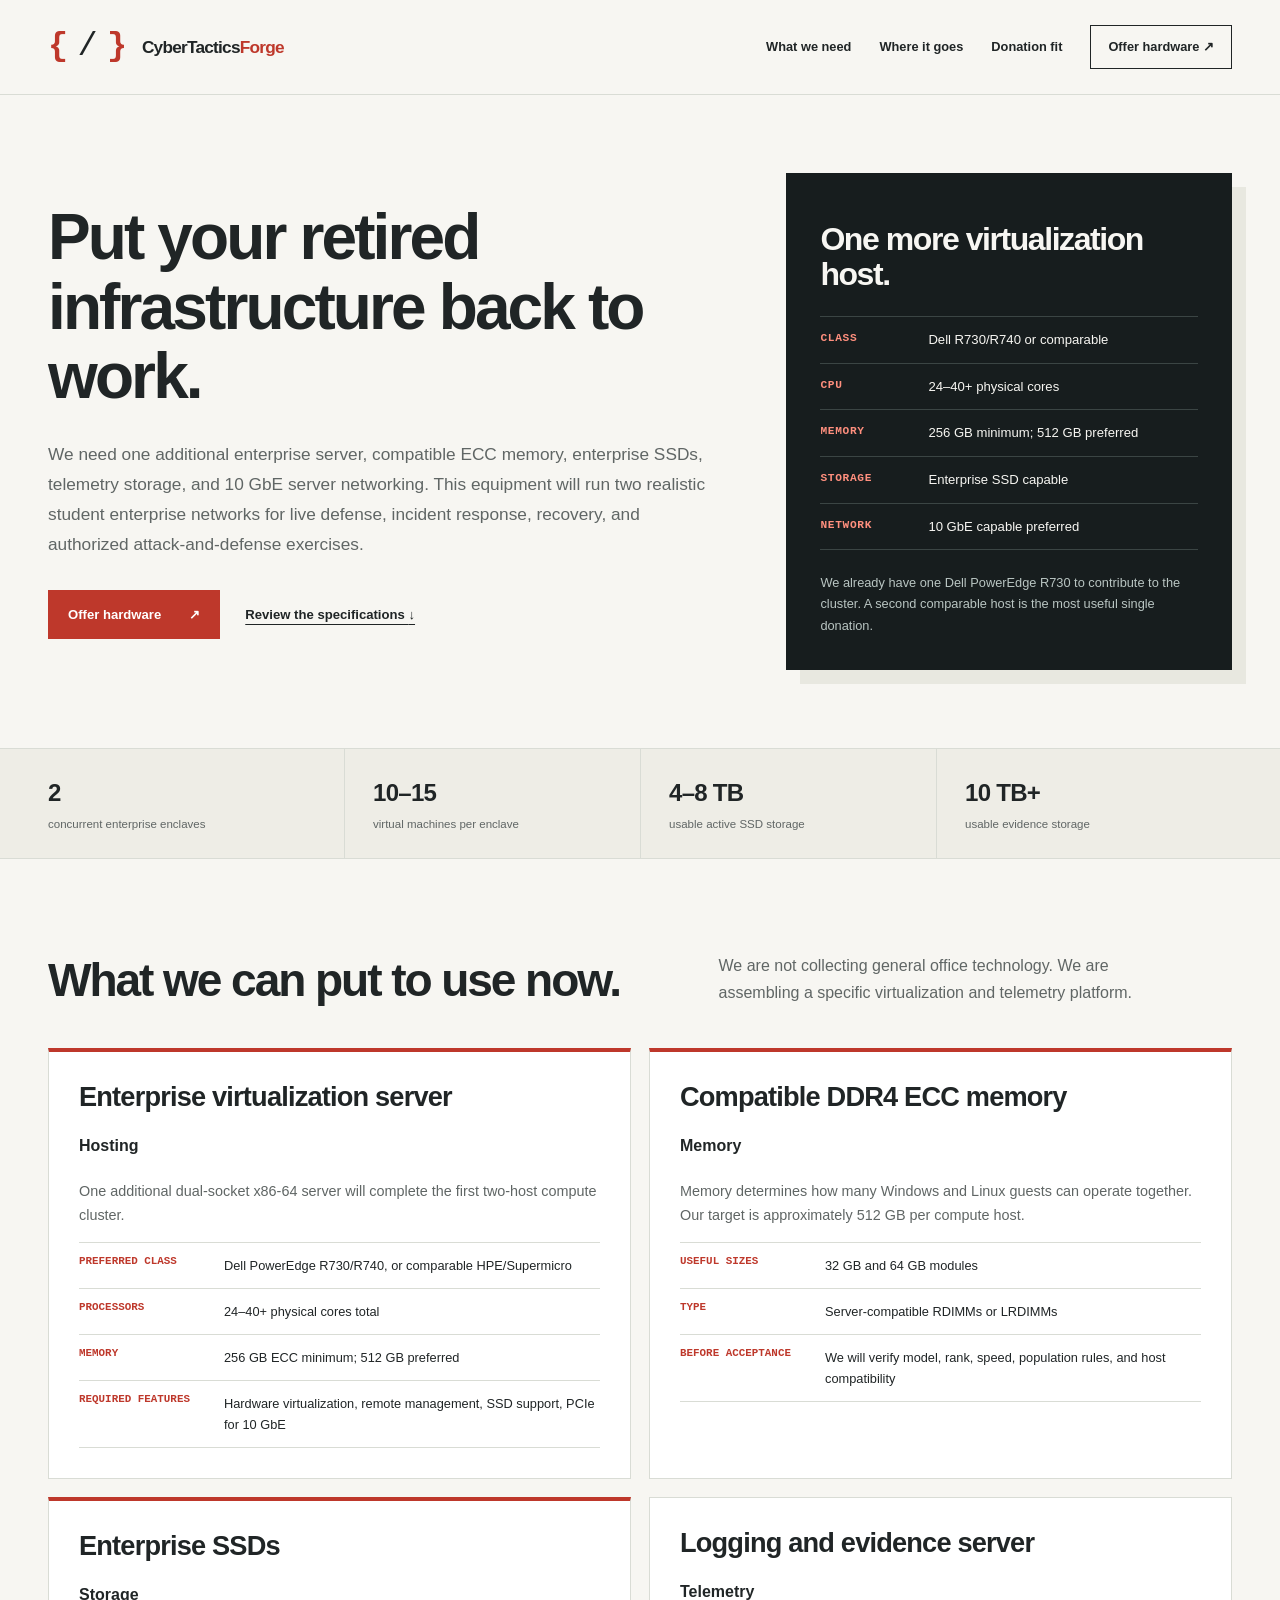
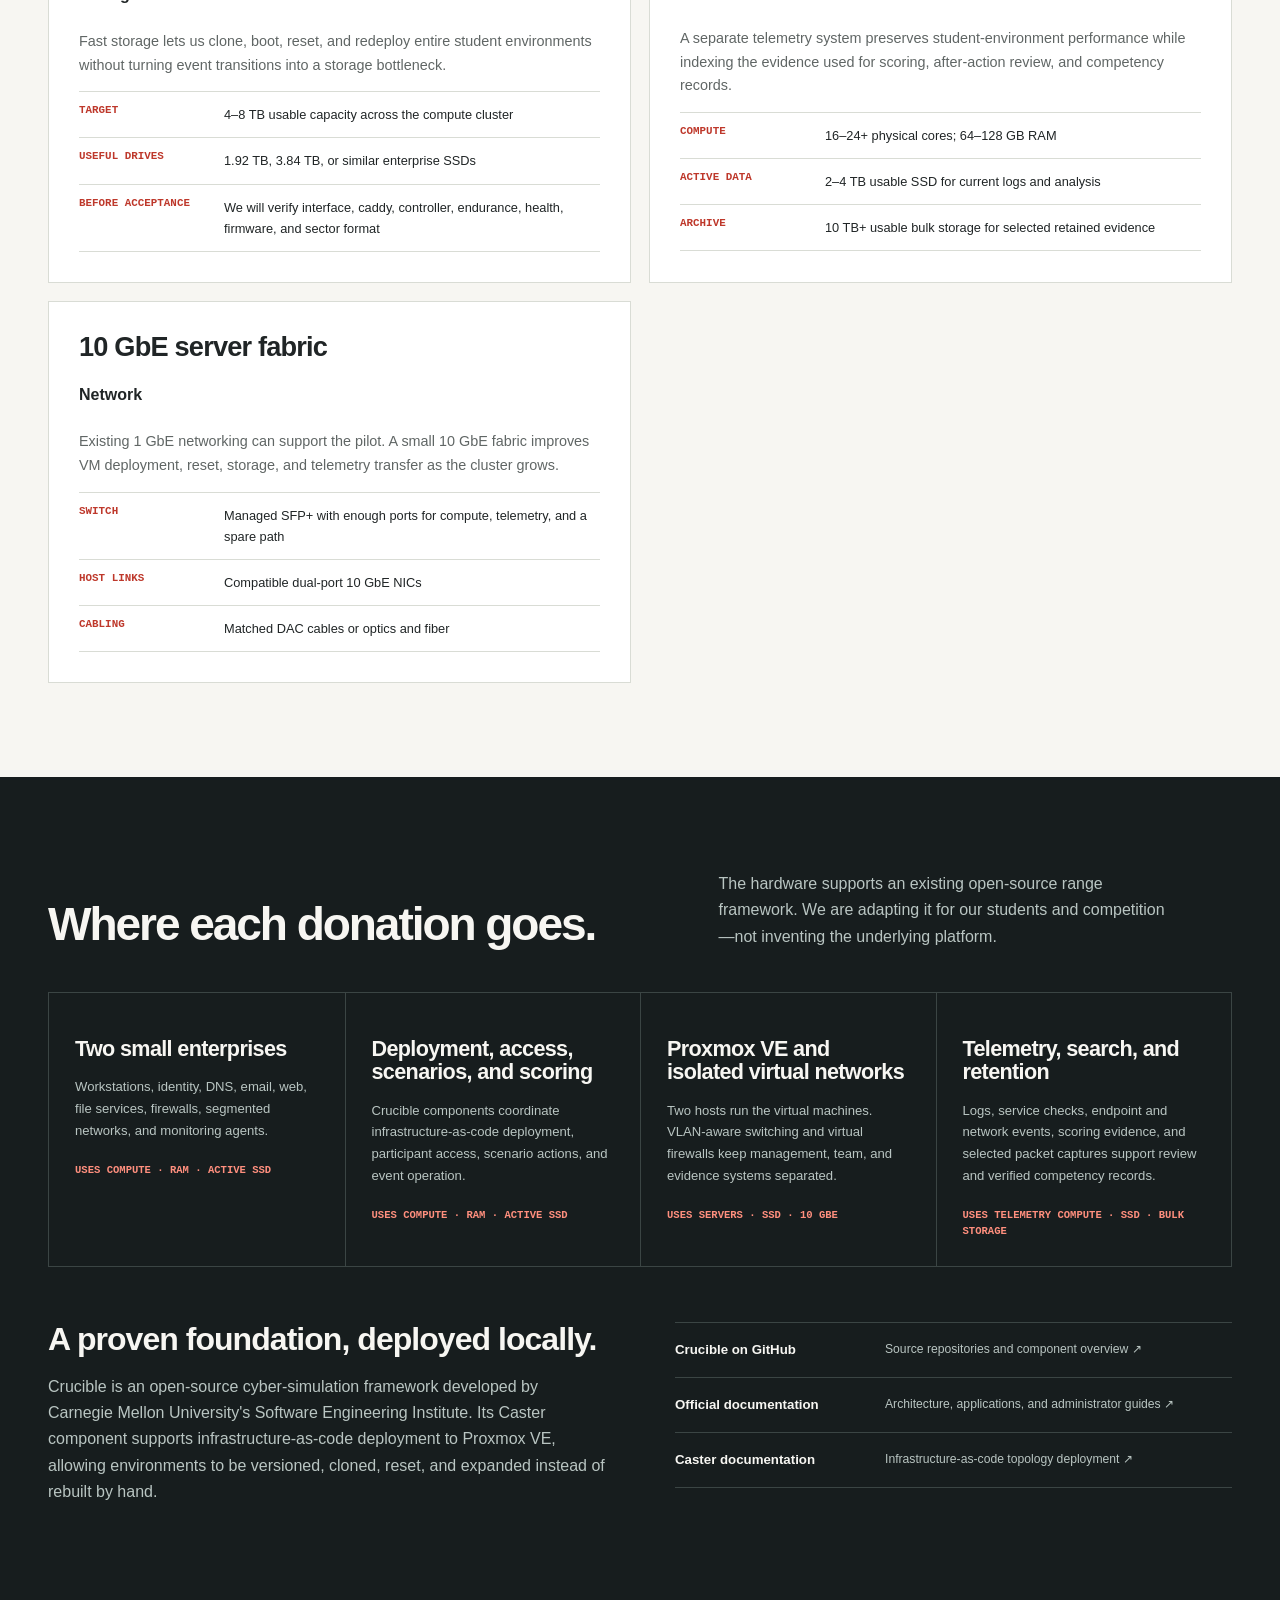
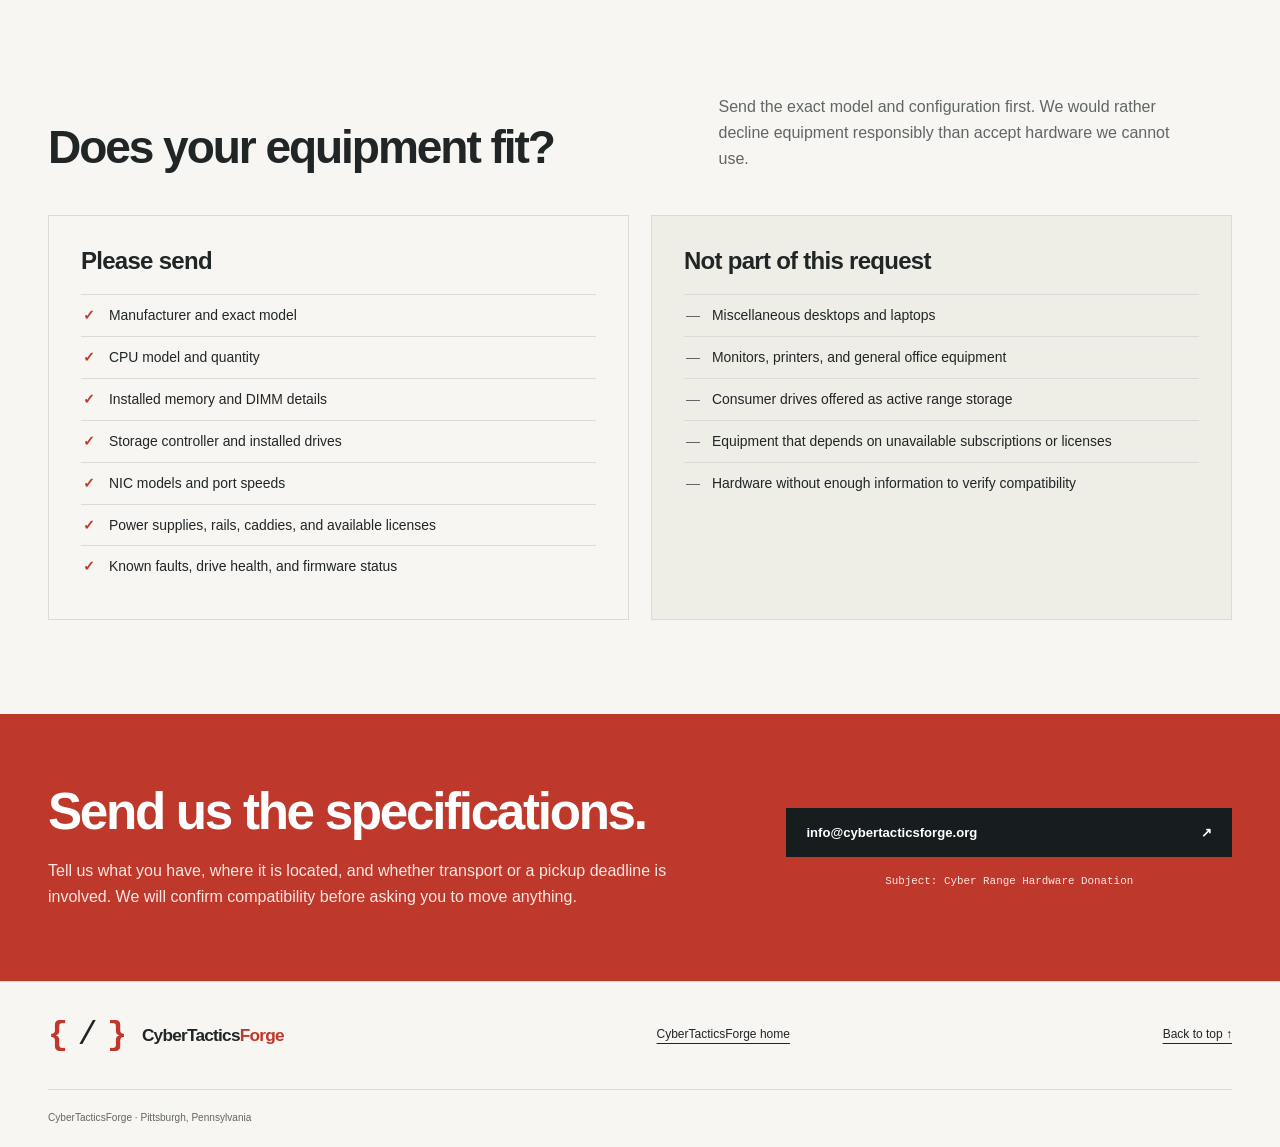
==== commit 36373dc6: "Fix links once more" ====
--- a/hardware/index.html
+++ b/hardware/index.html
@@ -14,7 +14,7 @@
       rel="icon"
       type="image/png"
     />
-    <link href="hardware/hardware.css" rel="stylesheet" />
+    <link href="/hardware/hardware.css" rel="stylesheet" />
   </head>
   <body>
     <a class="skip-link" href="#main">Skip to content</a>
--- a/hardware/hardware.css
+++ b/hardware/hardware.css
@@ -0,0 +1,179 @@
+:root {
+  --paper: #f7f6f2;
+  --ink: #202526;
+  --muted: #606665;
+  --red: #be382b;
+  --red-dark: #982a20;
+  --line: #d9dcd5;
+  --dark: #171d1e;
+  --panel: #20292a;
+  --warm: #eeede6;
+  --white: #fff;
+  --blue: #89d7ea;
+  --accent: #ff8f7e;
+}
+
+* { box-sizing: border-box; }
+html { scroll-behavior: smooth; scroll-padding-top: 110px; }
+body { margin: 0; background: var(--paper); color: var(--ink); font-family: Arial, Helvetica, sans-serif; font-size: 16px; line-height: 1.65; }
+a { color: inherit; text-underline-offset: 5px; }
+a:hover { color: var(--red); }
+:focus-visible { outline: 3px solid var(--red); outline-offset: 5px; }
+h1, h2, h3, p { margin: 0; }
+h1, h2, h3 { line-height: 1.08; letter-spacing: -.045em; }
+h2 { font-size: clamp(2rem, 3.6vw, 3.25rem); font-weight: 600; }
+h3 { font-size: 1.5rem; font-weight: 600; letter-spacing: -.03em; }
+p + p { margin-top: 1rem; }
+.wrap { width: min(1200px, calc(100% - 96px)); margin-inline: auto; }
+.section { padding-block: 94px; }
+.eyebrow, .card-label, .need-topline, .stack article > span { font-family: monospace; font-size: .7rem; line-height: 1.6; letter-spacing: .13em; font-weight: 700; }
+.eyebrow { margin-bottom: 18px; color: var(--red); }
+.skip-link { position: fixed; top: 10px; left: 10px; transform: translateY(-160%); background: white; color: var(--ink); padding: 12px; z-index: 100; }
+.skip-link:focus { transform: none; }
+
+.site-header { position: sticky; top: 0; z-index: 20; background: var(--paper); border-bottom: 1px solid var(--line); }
+.header-inner { display: flex; align-items: center; justify-content: space-between; min-height: 94px; gap: 25px; }
+.brand { display: flex; align-items: center; gap: 12px; font-size: 1.08rem; font-weight: 750; letter-spacing: -.045em; text-decoration: none; white-space: nowrap; line-height: 1.3; }
+.brand-forge { color: var(--red); }
+.brand-mark { font-family: monospace; font-size: 2.1rem; letter-spacing: -.16em; color: var(--red); margin-right: 8px; }
+.brand-mark b { color: var(--ink); font-weight: 400; }
+.brand small { display: block; margin-top: 5px; font-family: monospace; font-size: .49rem; letter-spacing: .19em; font-weight: 500; }
+nav { display: flex; align-items: center; gap: 28px; }
+nav a { font-size: .8rem; text-decoration: none; font-weight: 600; }
+nav .nav-cta { border: 1px solid var(--ink); padding: 10px 17px; }
+nav .nav-cta:hover { background: var(--ink); color: white; }
+
+.hero { display: grid; grid-template-columns: 1.2fr .8fr; gap: 70px; padding-block: 78px; align-items: center; }
+.hero h1 { font-size: clamp(3rem, 5vw, 4.8rem); font-weight: 600; max-width: 760px; }
+.hero .lead { margin-top: 28px; color: var(--muted); max-width: 730px; font-size: 1.08rem; line-height: 1.75; }
+.actions { display: flex; align-items: center; flex-wrap: wrap; gap: 25px; margin-top: 30px; }
+.button { display: inline-flex; justify-content: space-between; align-items: center; gap: 28px; padding: 14px 20px; font-size: .82rem; font-weight: 700; text-decoration: none; }
+.primary { background: var(--red); color: white; }
+.primary:hover { background: var(--red-dark); color: white; }
+.text-link { font-size: .82rem; font-weight: 700; }
+.ask-card { background: var(--dark); color: #f7f6f2; padding: 34px; box-shadow: 14px 14px 0 #e8e8e0; }
+.ask-card .card-label { color: var(--accent); }
+.ask-card h2 { font-size: 2rem; margin: 15px 0 25px; }
+.ask-card ul { list-style: none; padding: 0; margin: 0; border-top: 1px solid #3b4544; }
+.ask-card li { display: grid; grid-template-columns: 90px 1fr; gap: 18px; padding: 12px 0; border-bottom: 1px solid #3b4544; font-size: .82rem; }
+.ask-card li strong { color: var(--accent); font-family: monospace; font-size: .7rem; letter-spacing: .06em; text-transform: uppercase; }
+.ask-card p:last-child { margin-top: 22px; color: #b9c5c2; font-size: .8rem; }
+
+.scope { border-block: 1px solid var(--line); background: var(--warm); }
+.scope-grid { display: grid; grid-template-columns: repeat(4, 1fr); }
+.scope-grid div { padding: 24px 26px 24px 0; }
+.scope-grid div + div { border-left: 1px solid var(--line); padding-left: 28px; }
+.scope-grid strong, .scope-grid span { display: block; }
+.scope-grid strong { font-size: 1.5rem; letter-spacing: -.03em; }
+.scope-grid span { color: var(--muted); font-size: .72rem; margin-top: 3px; }
+
+.section-heading { display: grid; grid-template-columns: 1.15fr 1fr; gap: 80px; align-items: end; margin-bottom: 42px; }
+.section-heading > p { color: var(--muted); max-width: 460px; }
+.need-grid { display: grid; grid-template-columns: repeat(2, 1fr); gap: 18px; }
+.need-card { padding: 30px; border: 1px solid var(--line); background: var(--white); }
+.need-card.priority-one { border-top: 4px solid var(--red); }
+.need-topline { display: flex; justify-content: space-between; gap: 18px; color: var(--muted); margin-bottom: 25px; }
+.priority-one .need-topline span:first-child { color: var(--red); }
+.need-card h3 { font-size: 1.7rem; }
+.need-card > p { margin: 14px 0 ; color: var(--muted); font-size: .9rem; }
+.need-card dl { margin: 0; border-top: 1px solid var(--line); }
+.need-card dl div { display: grid; grid-template-columns: 125px 1fr; gap: 20px; padding: 12px 0; border-bottom: 1px solid var(--line); }
+.need-card dt { font: 700 .68rem monospace; color: var(--red); text-transform: uppercase; }
+.need-card dd { margin: 0; font-size: .8rem; }
+
+.stack-section { padding-block: 94px; background: var(--dark); color: #f7f6f2; }
+.stack-section .section-heading > p { color: #b9c5c2; }
+.stack-section .eyebrow { color: var(--accent); }
+.stack { display: grid; grid-template-columns: repeat(4, 1fr); border: 1px solid #3b4544; }
+.stack article { min-width: 0; padding: 26px; }
+.stack article + article { border-left: 1px solid #3b4544; }
+.stack article > span { color: var(--blue); }
+.stack h3 { margin-top: 18px; font-size: 1.35rem; }
+.stack p { margin-top: 16px; color: #b9c5c2; font-size: .82rem; }
+.stack b { display: block; margin-top: 22px; color: var(--accent); font: 700 .66rem monospace; text-transform: uppercase; line-height: 1.5; }
+.framework-note { display: grid; grid-template-columns: 1fr 1fr; gap: 70px; margin-top: 55px; align-items: start; }
+.framework-note h3 { font-size: 2rem; }
+.framework-note > div:first-child > p:last-child { color: #b9c5c2; margin-top: 17px; max-width: 580px; }
+.framework-links { border-top: 1px solid #3b4544; }
+.framework-links a { display: grid; grid-template-columns: 190px 1fr; gap: 20px; padding: 16px 0; border-bottom: 1px solid #3b4544; text-decoration: none; }
+.framework-links a:hover strong { color: var(--accent); }
+.framework-links strong { font-size: .83rem; }
+.framework-links span { color: #b9c5c2; font-size: .76rem; }
+
+.fit-grid { display: grid; grid-template-columns: 1fr 1fr; gap: 22px; }
+.fit-grid > div { padding: 32px; border: 1px solid var(--line); }
+.fit-grid h3 { margin-bottom: 20px; }
+.fit-grid ul { padding: 0; margin: 0; list-style: none; }
+.fit-grid li { position: relative; padding: 9px 0 9px 28px; border-top: 1px solid var(--line); font-size: .87rem; }
+.check-list li::before { content: '✓'; position: absolute; left: 2px; color: var(--red); font-weight: 800; }
+.not-seeking { background: var(--warm); }
+.not-seeking li::before { content: '—'; position: absolute; left: 2px; color: var(--muted); }
+
+.contact { background: var(--red); color: white; padding-block: 70px; }
+.contact .eyebrow { color: white; opacity: .75; }
+.contact-grid { display: grid; grid-template-columns: 1.2fr .8fr; gap: 70px; align-items: center; }
+.contact h2 { font-size: clamp(2.1rem, 4vw, 3.5rem); }
+.contact p:not(.eyebrow) { margin-top: 18px; max-width: 650px; color: #ffe6e1; }
+.contact-action { text-align: center; }
+.contact-action .button { background: var(--dark); width: 100%; }
+.contact-action p { font: .68rem monospace; }
+
+footer { border-top: 1px solid var(--line); }
+.footer-main { display: flex; align-items: center; justify-content: space-between; gap: 20px; padding-block: 32px; }
+.footer-main > a:not(.brand) { font-size: .75rem; }
+.footer-bottom { display: flex; justify-content: space-between; gap: 20px; border-top: 1px solid var(--line); padding-block: 20px; color: var(--muted); font-size: .63rem; }
+::selection { background: #f5c2b9; color: var(--ink); }
+
+@media (max-width: 980px) {
+  .wrap { width: calc(100% - 56px); }
+  nav { gap: 16px; }
+  .hero { gap: 40px; }
+  .stack { grid-template-columns: repeat(2, 1fr); }
+  .stack article:nth-child(3) { border-left: 0; border-top: 1px solid #3b4544; }
+  .stack article:nth-child(4) { border-top: 1px solid #3b4544; }
+}
+
+@media (max-width: 760px) {
+  html { scroll-padding-top: 20px; }
+  .wrap { width: calc(100% - 40px); }
+  .site-header { position: static; }
+  .header-inner { min-height: 0; padding-block: 18px; }
+  nav { display: none; }
+  .hero { grid-template-columns: 1fr; gap: 45px; padding-block: 50px; }
+  .hero h1 { font-size: clamp(2.8rem, 10vw, 4.2rem); }
+  .ask-card { max-width: 580px; box-shadow: 8px 8px 0 #e8e8e0; }
+  .scope-grid { grid-template-columns: repeat(2, 1fr); }
+  .scope-grid div:nth-child(3) { border-left: 0; border-top: 1px solid var(--line); }
+  .scope-grid div:nth-child(4) { border-top: 1px solid var(--line); }
+  .section { padding-block: 64px; }
+  .section-heading, .framework-note, .contact-grid { grid-template-columns: 1fr; gap: 28px; }
+  .need-grid, .fit-grid { grid-template-columns: 1fr; }
+  .stack-section { padding-block: 64px; }
+  .framework-links a { grid-template-columns: 1fr; gap: 4px; }
+  .contact-action { text-align: left; }
+  .contact-action .button { width: auto; }
+  .footer-main { flex-wrap: wrap; }
+  .footer-bottom { flex-direction: column; gap: 6px; }
+}
+
+@media (max-width: 480px) {
+  .wrap { width: calc(100% - 36px); }
+  .brand { font-size: 1rem; }
+  .brand-mark { font-size: 1.8rem; }
+  .hero h1 { font-size: 2.75rem; }
+  .actions { align-items: flex-start; flex-direction: column; gap: 20px; }
+  .ask-card { padding: 25px; }
+  .ask-card li { grid-template-columns: 75px 1fr; gap: 12px; }
+  .scope-grid { grid-template-columns: 1fr; }
+  .scope-grid div + div, .scope-grid div:nth-child(3) { border-left: 0; border-top: 1px solid var(--line); padding-left: 0; }
+  .need-card { padding: 24px; }
+  .need-card dl div { grid-template-columns: 1fr; gap: 5px; }
+  .need-topline { flex-direction: column; gap: 4px; }
+  .stack { grid-template-columns: 1fr; }
+  .stack article + article, .stack article:nth-child(3) { border-left: 0; border-top: 1px solid #3b4544; }
+  .fit-grid > div { padding: 24px; }
+  .contact-action .button { width: 100%; overflow-wrap: anywhere; }
+  .footer-main { align-items: flex-start; flex-direction: column; gap: 22px; }
+}
+
+@media (prefers-reduced-motion: reduce) { html { scroll-behavior: auto; } }
